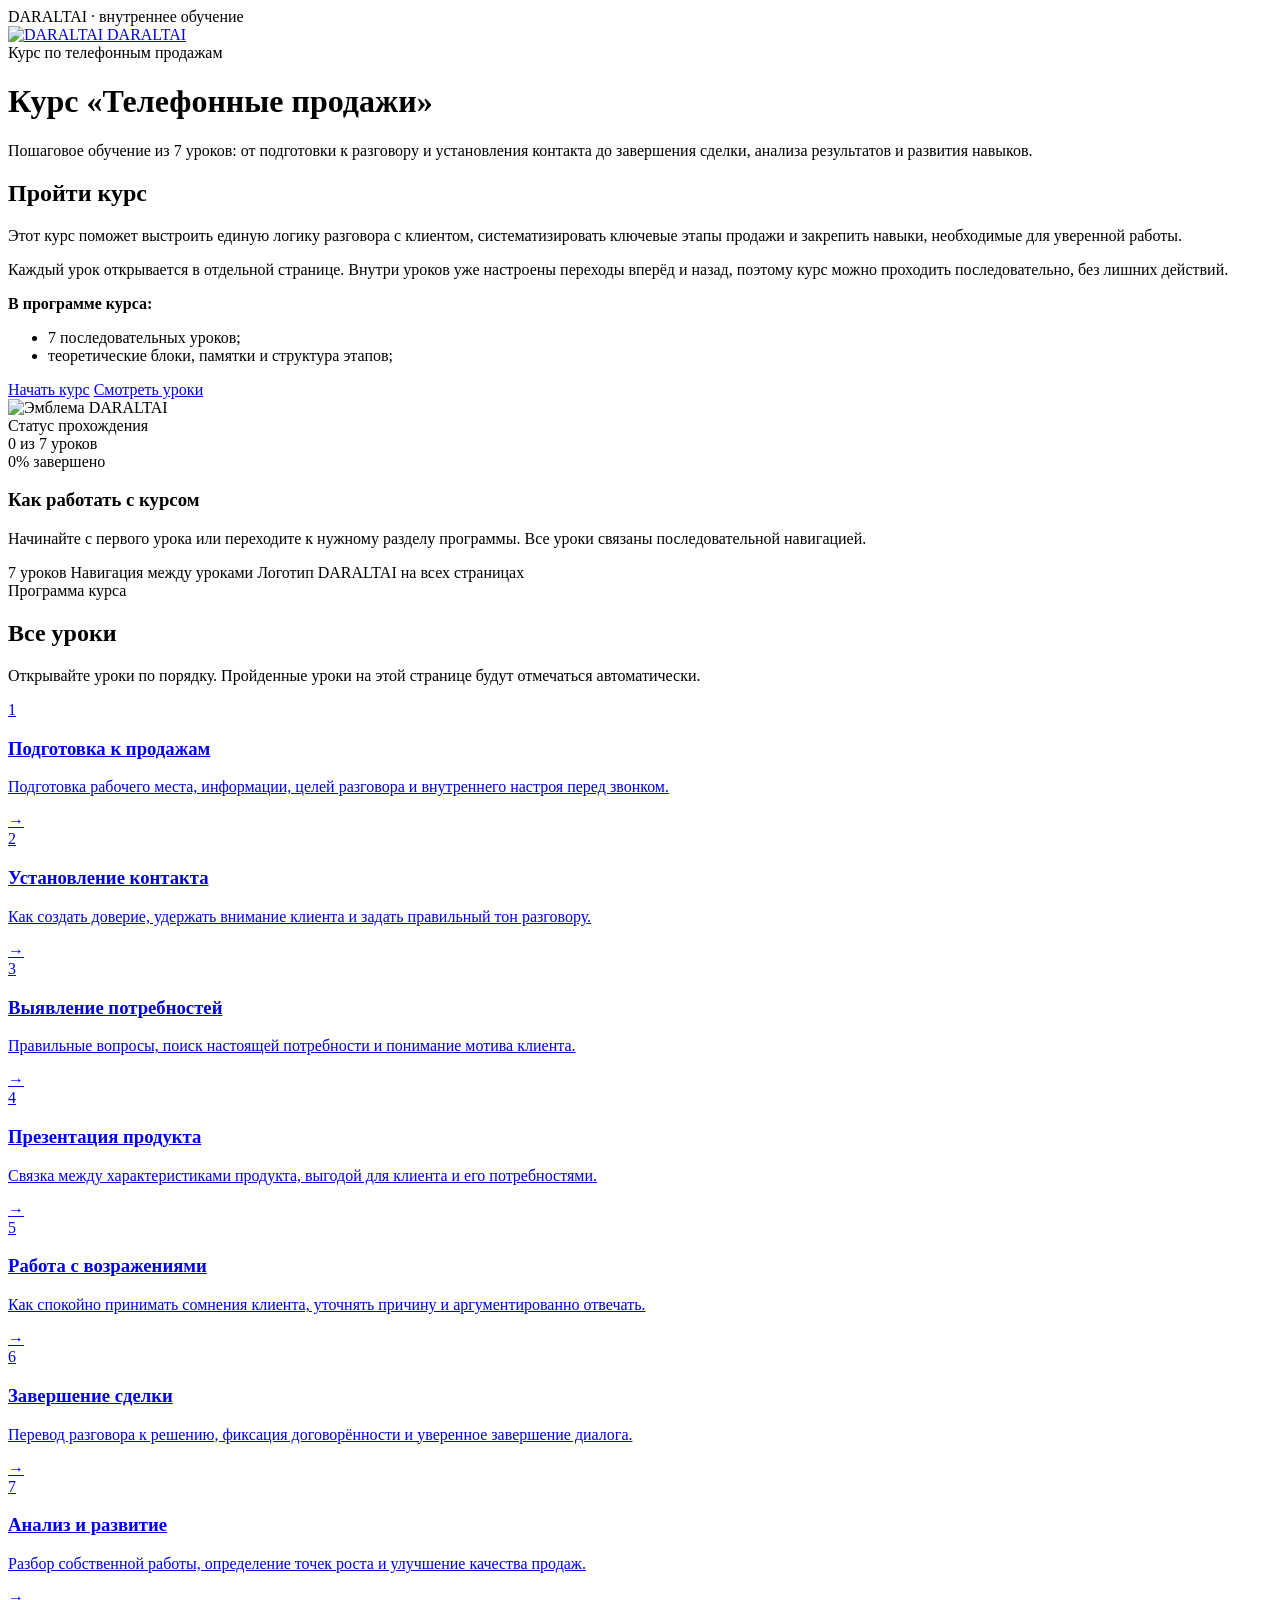
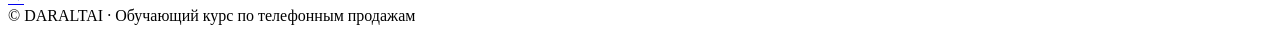
==== index.html @ c20cacfc "Add files via upload" ====
<!DOCTYPE html>
<html lang="ru">
<head>
  <meta charset="UTF-8">
  <meta name="viewport" content="width=device-width, initial-scale=1.0">
  <meta name="description" content="Обучающий курс DARALTAI по телефонным продажам">
  <title>Курс телефонных продаж | DARALTAI</title>
  <link rel="stylesheet" href="assets/index.css">
  <script>window.DARALTAI_LESSONS=['01_podgotovka.html','02_contact.html','03_potrebnosti.html','04_presentation.html','05_vozrazheniya.html','06_sdelka.html','07_itog.html'];</script>
  <script src="assets/course-progress.js" defer></script>
</head>
<body data-course-page="index">
  <div class="app">
    <div class="brand-badge"><span class="brand-dot"></span>DARALTAI · внутреннее обучение</div>

    <div class="header-top">
      <a class="mini-brand" href="index.html" aria-label="DARALTAI — главная страница курса">
        <img src="assets/daraltai-logo.png" alt="DARALTAI">
        <span>DARALTAI</span>
      </a>
      <div class="header-note">Курс по телефонным продажам</div>
    </div>

    <header class="course-header">
      <h1>Курс «Телефонные продажи»</h1>
      <p>Пошаговое обучение из 7 уроков: от подготовки к разговору и установления контакта до завершения сделки, анализа результатов и развития навыков.</p>
    </header>

    <main>
      <section class="hero">
        <div class="hero-text">
          <h2>Пройти курс</h2>
          <p>Этот курс поможет выстроить единую логику разговора с клиентом, систематизировать ключевые этапы продажи и закрепить навыки, необходимые для уверенной работы.</p>
          <p>Каждый урок открывается в отдельной странице. Внутри уроков уже настроены переходы вперёд и назад, поэтому курс можно проходить последовательно, без лишних действий.</p>

          <div class="hero-callout">
            <strong>В программе курса:</strong>
            <ul>
              <li>7 последовательных уроков;</li>
              <li>теоретические блоки, памятки и структура этапов;</li>
            </ul>
          </div>

          <div class="hero-actions">
            <a class="primary-button" href="01_podgotovka.html" data-continue-course>Начать курс</a>
            <a class="secondary-button" href="#lessons">Смотреть уроки</a>
          </div>
        </div>

        <div class="hero-side">
          <div class="logo-panel">
            <img src="assets/daraltai-logo.png" alt="Эмблема DARALTAI">
          </div>
          <div class="side-card">
            <div class="side-card__label">Статус прохождения</div>
            <div class="side-card__value"><span data-progress-count>0</span> из 7 уроков</div>
            <div class="progress-track"><div class="progress-track__bar" data-progress-bar></div></div>
            <div class="side-card__percent"><span data-progress-percent>0</span>% завершено</div>
          </div>
        </div>
      </section>

      <section class="overview-card">
        <div>
          <h3>Как работать с курсом</h3>
          <p>Начинайте с первого урока или переходите к нужному разделу программы. Все уроки связаны последовательной навигацией.</p>
        </div>
        <div class="overview-tags">
          <span class="pill">7 уроков</span>
          <span class="pill">Навигация между уроками</span>
          <span class="pill">Логотип DARALTAI на всех страницах</span>
        </div>
      </section>

      <section id="lessons">
        <div class="section-header">
          <div>
            <div class="section-label">Программа курса</div>
            <h2>Все уроки</h2>
          </div>
          <p>Открывайте уроки по порядку. Пройденные уроки на этой странице будут отмечаться автоматически.</p>
        </div>

        <div class="lesson-grid">
          <a class="lesson-card" href="01_podgotovka.html" data-lesson-link="1">
            <div class="lesson-card__number">1</div>
            <div>
              <h3>Подготовка к продажам</h3>
              <p>Подготовка рабочего места, информации, целей разговора и внутреннего настроя перед звонком.</p>
            </div>
            <div class="lesson-card__arrow">→</div>
          </a>

          <a class="lesson-card" href="02_contact.html" data-lesson-link="2">
            <div class="lesson-card__number">2</div>
            <div>
              <h3>Установление контакта</h3>
              <p>Как создать доверие, удержать внимание клиента и задать правильный тон разговору.</p>
            </div>
            <div class="lesson-card__arrow">→</div>
          </a>

          <a class="lesson-card" href="03_potrebnosti.html" data-lesson-link="3">
            <div class="lesson-card__number">3</div>
            <div>
              <h3>Выявление потребностей</h3>
              <p>Правильные вопросы, поиск настоящей потребности и понимание мотива клиента.</p>
            </div>
            <div class="lesson-card__arrow">→</div>
          </a>

          <a class="lesson-card" href="04_presentation.html" data-lesson-link="4">
            <div class="lesson-card__number">4</div>
            <div>
              <h3>Презентация продукта</h3>
              <p>Связка между характеристиками продукта, выгодой для клиента и его потребностями.</p>
            </div>
            <div class="lesson-card__arrow">→</div>
          </a>

          <a class="lesson-card" href="05_vozrazheniya.html" data-lesson-link="5">
            <div class="lesson-card__number">5</div>
            <div>
              <h3>Работа с возражениями</h3>
              <p>Как спокойно принимать сомнения клиента, уточнять причину и аргументированно отвечать.</p>
            </div>
            <div class="lesson-card__arrow">→</div>
          </a>

          <a class="lesson-card" href="06_sdelka.html" data-lesson-link="6">
            <div class="lesson-card__number">6</div>
            <div>
              <h3>Завершение сделки</h3>
              <p>Перевод разговора к решению, фиксация договорённости и уверенное завершение диалога.</p>
            </div>
            <div class="lesson-card__arrow">→</div>
          </a>

          <a class="lesson-card" href="07_itog.html" data-lesson-link="7">
            <div class="lesson-card__number">7</div>
            <div>
              <h3>Анализ и развитие</h3>
              <p>Разбор собственной работы, определение точек роста и улучшение качества продаж.</p>
            </div>
            <div class="lesson-card__arrow">→</div>
          </a>
        </div>
      </section>
    </main>

    <footer class="page-footer">
      <span>© DARALTAI · Обучающий курс по телефонным продажам</span>
    </footer>
  </div>
</body>
</html>
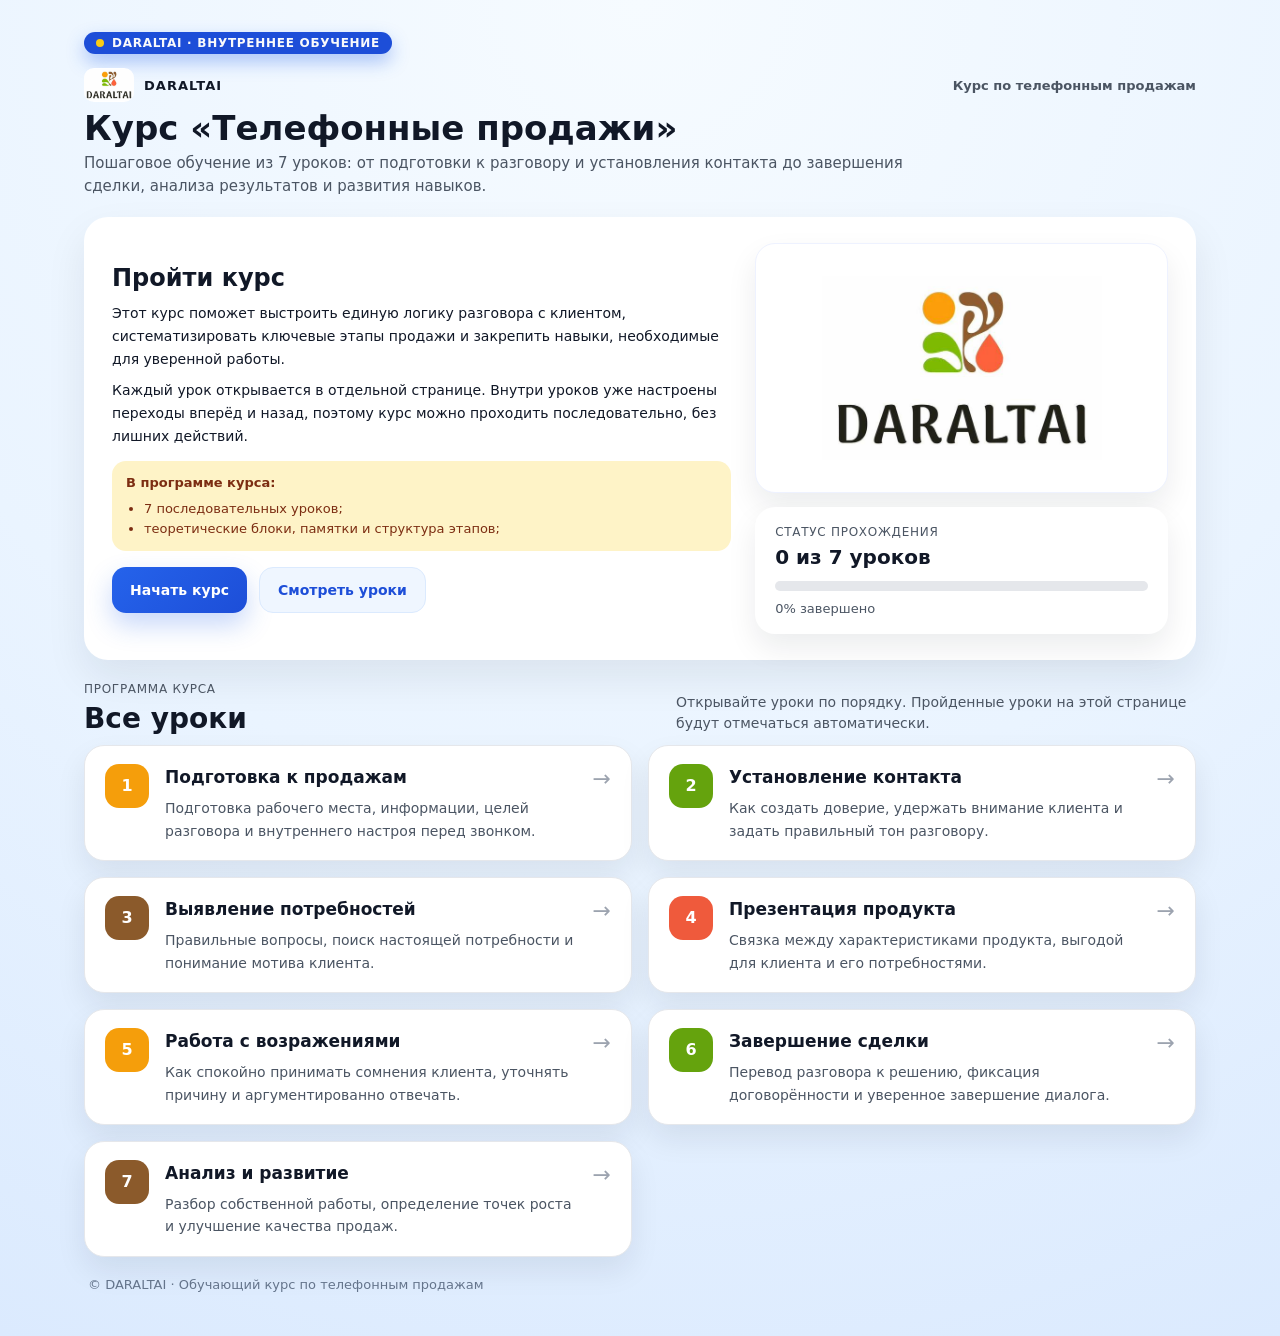
==== commit 6fbf3f5c: "Update index.html" ====
--- a/index.html
+++ b/index.html
@@ -57,18 +57,6 @@
             <div class="progress-track"><div class="progress-track__bar" data-progress-bar></div></div>
             <div class="side-card__percent"><span data-progress-percent>0</span>% завершено</div>
           </div>
-        </div>
-      </section>
-
-      <section class="overview-card">
-        <div>
-          <h3>Как работать с курсом</h3>
-          <p>Начинайте с первого урока или переходите к нужному разделу программы. Все уроки связаны последовательной навигацией.</p>
-        </div>
-        <div class="overview-tags">
-          <span class="pill">7 уроков</span>
-          <span class="pill">Навигация между уроками</span>
-          <span class="pill">Логотип DARALTAI на всех страницах</span>
         </div>
       </section>
 
--- a/assets/index.css
+++ b/assets/index.css
@@ -0,0 +1,416 @@
+:root {
+  --bg: #eaf4ff;
+  --card-bg: #ffffff;
+  --accent: #2563eb;
+  --accent-soft: #fee68a;
+  --text-main: #111827;
+  --text-muted: #4b5563;
+  --radius-lg: 24px;
+  --shadow-soft: 0 18px 40px rgba(15, 23, 42, 0.08);
+  --daraltai-orange: #f59e0b;
+  --daraltai-green: #65a30d;
+  --daraltai-brown: #8b5a2b;
+  --daraltai-coral: #ef5a3c;
+}
+
+* { box-sizing: border-box; }
+html { scroll-behavior: smooth; }
+body {
+  margin: 0;
+  font-family: system-ui, -apple-system, BlinkMacSystemFont, "Segoe UI", sans-serif;
+  background: radial-gradient(circle at top, #f6fbff 0, var(--bg) 55%, #dbeafe 100%);
+  color: var(--text-main);
+}
+
+a { color: inherit; }
+
+.app {
+  max-width: 1160px;
+  margin: 32px auto 40px;
+  padding: 0 24px;
+}
+
+.brand-badge {
+  display: inline-flex;
+  align-items: center;
+  gap: 8px;
+  padding: 4px 12px;
+  border-radius: 999px;
+  background: #1d4ed8;
+  color: #f9fafb;
+  font-size: 12px;
+  font-weight: 600;
+  letter-spacing: 0.06em;
+  text-transform: uppercase;
+  box-shadow: 0 8px 18px rgba(37, 99, 235, 0.35);
+  margin-bottom: 14px;
+}
+.brand-dot {
+  width: 8px;
+  height: 8px;
+  border-radius: 50%;
+  background: #facc15;
+}
+
+.header-top {
+  display: flex;
+  justify-content: space-between;
+  align-items: center;
+  gap: 16px;
+  margin-bottom: 6px;
+}
+
+.mini-brand {
+  display: inline-flex;
+  align-items: center;
+  gap: 10px;
+  color: var(--text-main);
+  text-decoration: none;
+  font-weight: 800;
+  letter-spacing: .08em;
+  font-size: 13px;
+}
+.mini-brand img {
+  width: 50px;
+  height: 34px;
+  object-fit: contain;
+  background: #fff;
+  border-radius: 10px;
+}
+
+.header-note {
+  font-size: 13px;
+  color: var(--text-muted);
+  font-weight: 600;
+}
+
+.course-header h1 {
+  margin: 0 0 4px;
+  font-size: 34px;
+}
+.course-header p {
+  margin: 0 0 8px;
+  max-width: 820px;
+  color: var(--text-muted);
+  font-size: 15px;
+  line-height: 1.5;
+}
+
+main {
+  margin-top: 20px;
+  display: flex;
+  flex-direction: column;
+  gap: 22px;
+}
+
+.hero {
+  background: var(--card-bg);
+  border-radius: var(--radius-lg);
+  box-shadow: var(--shadow-soft);
+  padding: 26px 28px;
+  display: grid;
+  grid-template-columns: minmax(0, 1.5fr) minmax(0, 1fr);
+  gap: 24px;
+  align-items: center;
+}
+
+.hero-text h2 {
+  margin: 0 0 10px;
+  font-size: 24px;
+}
+.hero-text p {
+  margin: 0 0 8px;
+  font-size: 14px;
+  line-height: 1.65;
+}
+
+.hero-callout {
+  margin-top: 12px;
+  background: #fef3c7;
+  border-radius: 14px;
+  padding: 12px 14px;
+  font-size: 13px;
+  line-height: 1.55;
+  color: #7c2d12;
+}
+.hero-callout strong {
+  display: block;
+  margin-bottom: 4px;
+}
+.hero-callout ul {
+  margin: 6px 0 0 18px;
+  padding: 0;
+}
+
+.hero-actions {
+  display: flex;
+  flex-wrap: wrap;
+  gap: 12px;
+  margin-top: 16px;
+}
+
+.primary-button,
+.secondary-button {
+  min-height: 46px;
+  padding: 10px 18px;
+  border-radius: 14px;
+  text-decoration: none;
+  font-weight: 700;
+  font-size: 14px;
+  display: inline-flex;
+  align-items: center;
+  justify-content: center;
+  transition: transform .15s ease, box-shadow .15s ease, background .15s ease;
+}
+.primary-button {
+  background: linear-gradient(135deg, #2563eb, #1d4ed8);
+  color: #fff;
+  box-shadow: 0 12px 26px rgba(37, 99, 235, 0.25);
+}
+.secondary-button {
+  border: 1px solid #dbeafe;
+  background: #eff6ff;
+  color: #1d4ed8;
+}
+.primary-button:hover,
+.secondary-button:hover { transform: translateY(-1px); }
+
+.hero-side {
+  display: grid;
+  gap: 14px;
+}
+.logo-panel,
+.side-card,
+.overview-card,
+.note-card {
+  background: var(--card-bg);
+  border-radius: 20px;
+  box-shadow: 0 14px 30px rgba(15, 23, 42, 0.08);
+}
+.logo-panel {
+  min-height: 250px;
+  display: flex;
+  align-items: center;
+  justify-content: center;
+  border: 1px solid #eef2ff;
+}
+.logo-panel img {
+  max-width: min(80%, 280px);
+  height: auto;
+  display: block;
+}
+.side-card {
+  padding: 18px 20px;
+}
+.side-card__label {
+  font-size: 12px;
+  text-transform: uppercase;
+  letter-spacing: 0.06em;
+  color: var(--text-muted);
+  margin-bottom: 6px;
+}
+.side-card__value {
+  font-size: 20px;
+  font-weight: 700;
+  margin-bottom: 12px;
+}
+.side-card__percent {
+  margin-top: 10px;
+  color: var(--text-muted);
+  font-size: 13px;
+}
+.progress-track {
+  height: 10px;
+  background: #e5e7eb;
+  border-radius: 999px;
+  overflow: hidden;
+}
+.progress-track__bar {
+  width: 0;
+  height: 100%;
+  border-radius: inherit;
+  background: linear-gradient(90deg, #2563eb, #60a5fa);
+  transition: width .35s ease;
+}
+
+.overview-card {
+  padding: 18px 20px;
+  display: grid;
+  grid-template-columns: minmax(0, 1.1fr) minmax(0, 1fr);
+  gap: 16px;
+  align-items: center;
+}
+.overview-card h3 {
+  margin: 0 0 8px;
+  font-size: 18px;
+}
+.overview-card p {
+  margin: 0;
+  font-size: 14px;
+  line-height: 1.6;
+  color: var(--text-main);
+}
+.overview-tags {
+  display: flex;
+  flex-wrap: wrap;
+  gap: 8px;
+}
+.pill {
+  padding: 6px 10px;
+  border-radius: 999px;
+  background: #eef2ff;
+  color: #1d4ed8;
+  border: 1px solid #c7d2fe;
+  font-size: 12px;
+  font-weight: 600;
+}
+
+.section-header {
+  display: flex;
+  justify-content: space-between;
+  align-items: end;
+  gap: 20px;
+  margin-bottom: 10px;
+}
+.section-label {
+  font-size: 12px;
+  text-transform: uppercase;
+  letter-spacing: 0.06em;
+  color: var(--text-muted);
+  margin-bottom: 6px;
+}
+.section-header h2 {
+  margin: 0;
+  font-size: 28px;
+}
+.section-header p {
+  margin: 0;
+  max-width: 520px;
+  color: var(--text-muted);
+  font-size: 14px;
+  line-height: 1.55;
+}
+
+.lesson-grid {
+  display: grid;
+  grid-template-columns: repeat(2, minmax(0, 1fr));
+  gap: 16px;
+}
+.lesson-card {
+  background: var(--card-bg);
+  border-radius: 20px;
+  padding: 18px 20px;
+  box-shadow: 0 14px 30px rgba(15, 23, 42, 0.08);
+  font-size: 14px;
+  line-height: 1.6;
+  display: grid;
+  grid-template-columns: auto 1fr auto;
+  gap: 16px;
+  align-items: start;
+  text-decoration: none;
+  border: 1px solid #e5e7eb;
+  transition: transform .15s ease, box-shadow .15s ease, border-color .15s ease;
+}
+.lesson-card:hover {
+  transform: translateY(-2px);
+  box-shadow: 0 18px 36px rgba(15, 23, 42, 0.10);
+  border-color: #bfdbfe;
+}
+.lesson-card__number {
+  width: 44px;
+  height: 44px;
+  border-radius: 14px;
+  display: inline-flex;
+  align-items: center;
+  justify-content: center;
+  color: #fff;
+  font-size: 16px;
+  font-weight: 700;
+  background: var(--daraltai-brown);
+}
+.lesson-card:nth-child(4n+1) .lesson-card__number { background: var(--daraltai-orange); }
+.lesson-card:nth-child(4n+2) .lesson-card__number { background: var(--daraltai-green); }
+.lesson-card:nth-child(4n+3) .lesson-card__number { background: var(--daraltai-brown); }
+.lesson-card:nth-child(4n+4) .lesson-card__number { background: var(--daraltai-coral); }
+.lesson-card h3 {
+  margin: 0 0 6px;
+  font-size: 17px;
+}
+.lesson-card p {
+  margin: 0;
+  color: var(--text-muted);
+}
+.lesson-card__arrow {
+  font-size: 22px;
+  color: #9ca3af;
+  line-height: 1;
+  margin-top: 4px;
+}
+.lesson-card.is-visited {
+  border-color: #86efac;
+  background: linear-gradient(180deg, #ffffff, #f0fdf4);
+}
+.lesson-card.is-visited .lesson-card__arrow {
+  color: #16a34a;
+}
+.lesson-card.is-visited .lesson-card__arrow::before {
+  content: "✓";
+  font-size: 13px;
+  font-weight: 800;
+  margin-right: 6px;
+}
+
+.note-card {
+  padding: 18px 20px;
+  line-height: 1.6;
+  background: #eff6ff;
+  border: 1px solid #dbeafe;
+}
+
+.page-footer {
+  padding: 20px 4px 4px;
+  display: flex;
+  justify-content: space-between;
+  gap: 16px;
+  color: #64748b;
+  font-size: 13px;
+}
+.reset-button {
+  border: 0;
+  background: transparent;
+  color: #64748b;
+  text-decoration: underline;
+  cursor: pointer;
+  font: inherit;
+}
+
+@media (max-width: 920px) {
+  .hero,
+  .overview-card,
+  .section-header {
+    grid-template-columns: 1fr;
+    display: grid;
+    align-items: start;
+  }
+  .lesson-grid { grid-template-columns: 1fr; }
+}
+
+@media (max-width: 640px) {
+  .app {
+    margin: 24px auto 32px;
+    padding: 0 14px;
+  }
+  .header-note,
+  .mini-brand span {
+    display: none;
+  }
+  .course-header h1 { font-size: 28px; }
+  .hero {
+    padding: 20px 18px;
+    gap: 18px;
+  }
+  .logo-panel { min-height: 200px; }
+  .lesson-card { grid-template-columns: auto 1fr; }
+  .lesson-card__arrow { display: none; }
+  .page-footer { flex-direction: column; }
+}
